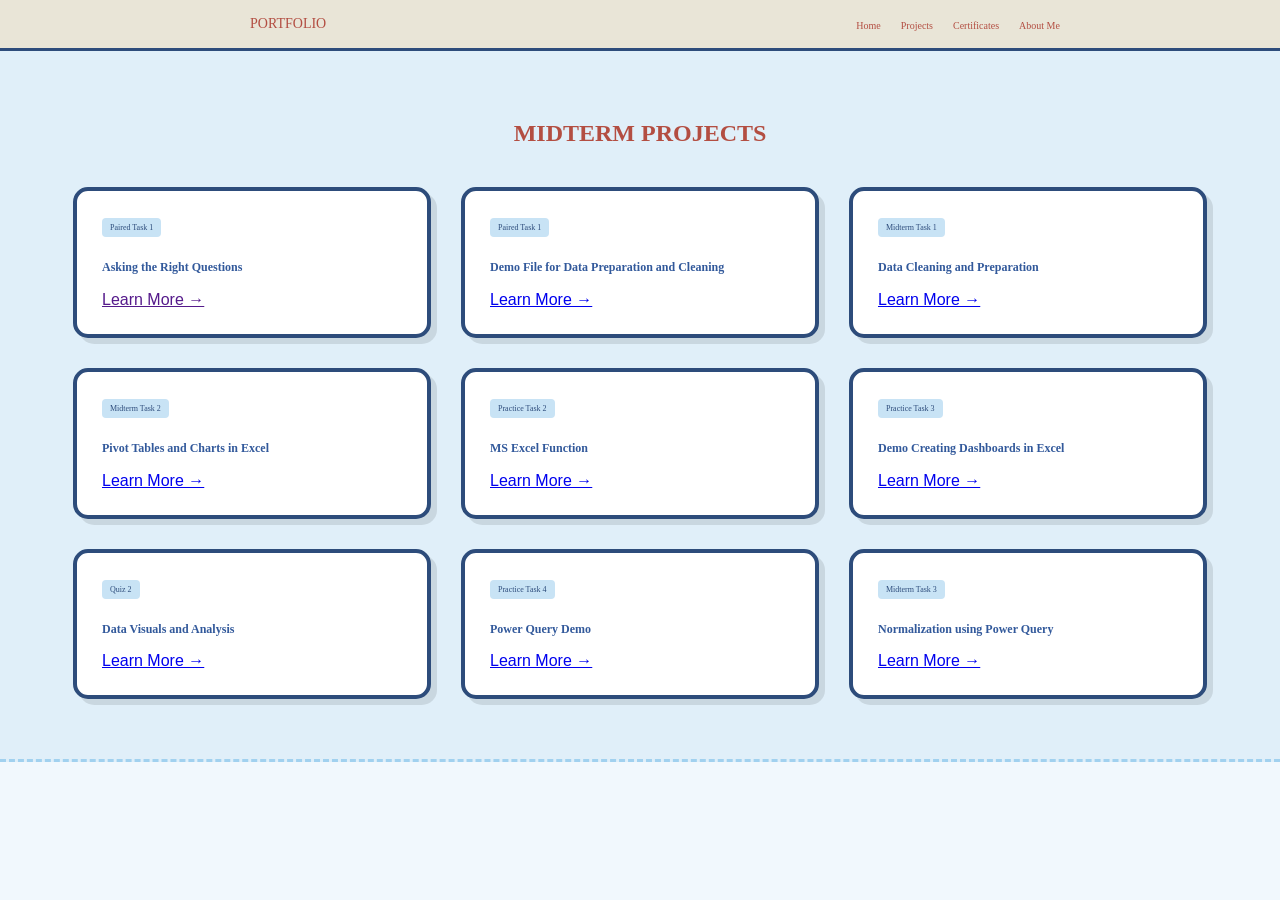
==== index.html @ a76618c5 "rough draft activity" ====
<!DOCTYPE html>
<html lang="en">
<head>
    <meta charset="UTF-8">
    <meta name="viewport" content="width=device-width, initial-scale=1.0">
    <title>My Activities & Projects</title>
    <link rel="stylesheet" href="style.css">
</head>
<body>

    <header class="main-header">
        <nav class="nav-container">
            <div class="logo">PORTFOLIO</div>
            <ul class="nav-links">
                <li><a href="#projects">Home</a></li>
                <li><a href="#projects">Projects</a></li>
                <li><a href="#certificates">Certificates</a></li>
                <li><a href="#contact" class="nav-btn">About Me</a></li>
            </ul>
        </nav>
    </header>

    <main>
        <!-- <section class="hero"> -->
            <!-- <h1>Building solutions through code and logic.</h1> -->
        <!-- </section>  -->

        <section id="projects" class="activity-section">
            <h2 class="section-title">Midterm Projects</h2>
            <div class="activity-grid">
                <article class="activity-card">
                    <span class="tag"ehe> Paired Task 1 </span>
                    <h3>Asking the Right Questions</h3>
                    <p></p>
                    <a href="" target="_blank" class="card-link">Learn More →</a>
                </article>
                
                <article class="activity-card">
                    <span class="tag"> Paired Task 1 </span>
                    <h3>Demo File for Data Preparation and Cleaning</h3>
                    <p></p>
                    <a href="https://drive.google.com/file/d/1pdLaAyOhmssXs1Z1wZBjxPvIzlsAb1PQ/view?usp=sharing" target="_blank" class="card-link">Learn More →</a>
                </article>

                <article class="activity-card">
                    <span class="tag">Midterm Task 1</span>
                    <h3>Data Cleaning and Preparation</h3>
                    <p></p>
                    <a href="#" class="card-link">Learn More →</a>
                </article>

                <article class="activity-card">
                    <span class="tag">Midterm Task 2</span>
                    <h3>Pivot Tables and Charts in Excel</h3>
                    <p></p>
                    <a href="#" class="card-link">Learn More →</a>
                </article>

                <article class="activity-card">
                    <span class="tag">Practice Task 2</span>
                    <h3>MS Excel Function</h3>
                    <p></p>
                    <a href="#" class="card-link">Learn More →</a>
                </article>
                
                <article class="activity-card">
                    <span class="tag">Practice Task 3</span>
                    <h3>Demo Creating Dashboards in Excel</h3>
                    <p></p>
                    <a href="#" class="card-link">Learn More →</a>
                </article>

                <article class="activity-card">
                    <span class="tag">Quiz 2</span>
                    <h3>Data Visuals and Analysis</h3>
                    <p></p>
                    <a href="#" class="card-link">Learn More →</a>
                </article>

                <article class="activity-card">
                    <span class="tag">Practice Task 4</span>
                    <h3>Power Query Demo</h3>
                    <p></p>
                    <a href="#" class="card-link">Learn More →</a>
                </article>

                <article class="activity-card">
                    <span class="tag">Midterm Task 3</span>
                    <h3>Normalization using Power Query</h3>
                    <p></p>
                    <a href="#" class="card-link">Learn More →</a>
                </article>



            </div>
        </section>

    </main>

</body>
</html>
---- style.css ----
/* 1. IMPORT FONT & VARIABLES */
@import url('https://fonts.cdnfonts.com/css/press-start');

:root {
    --mariner-50: #f1f8fd;
    --mariner-100: #e0eff9;
    --mariner-200: #c8e3f5;
    --mariner-300: #a1d1ef;
    --mariner-400: #75b7e5;
    --mariner-500: #549cdd;
    --mariner-600: #4082d0;
    --mariner-700: #366dbd;
    --mariner-800: #32599b;
    --mariner-900: #2d4c7b;
    --mariner-950: #1f304c;
    
    --primary-red: #b34e42; /* Reddish-brown from your previous setup */
    --cream-bg: #e9e5d7;    /* The header/about background color */
}

/* 2. GENERAL SETTINGS */
html {
    scroll-behavior: smooth;
}

body {
    margin: 0;
    padding: 0;
    background-color: var(--mariner-50);
    color: var(--mariner-950);
    font-family: 'Segoe UI', Tahoma, Geneva, Verdana, sans-serif;
}

/* 3. NAVIGATION BAR (Updated to your format) */
nav {
    display: flex;
    justify-content: space-around;
    align-items: center;
    background-color: var(--cream-bg); 
    padding: 15px;
    position: fixed;
    width: 100%;
    top: 0;
    z-index: 1000;
    border-bottom: 3px solid var(--mariner-900);
}

.logo {
    display: flex;
    align-items: center;
    gap: 10px;
    color: var(--primary-red);
    font-family: 'Press Start', cursive;
    font-size: 14px;
    text-decoration: none;
}

nav ul {
    display: flex;
    list-style: none;
    margin: 0;
}

nav ul li a {
    color: var(--primary-red);
    text-decoration: none;
    margin-left: 20px;
    font-family: 'Press Start', cursive;
    font-size: 10px;
    transition: 0.3s;
}

nav ul li a:hover {
    color: var(--mariner-600);
}

/* 4. ACTIVITY SECTION (Integrated with your format) */
.activity-section {
    background-color: var(--mariner-100); /* Keeps the section distinct */
    padding: 100px 20px 60px 20px; /* Top padding increased for fixed nav */
    text-align: center;
    border-bottom: 3px dashed var(--mariner-300);
}

.section-title {
    font-family: 'Press Start', cursive;
    color: var(--primary-red);
    margin-bottom: 40px;
    font-size: 1.5rem;
    text-transform: uppercase;
}

.activity-grid {
    display: flex;         
    justify-content: center;
    gap: 30px;             
    flex-wrap: wrap;       
}

.activity-card {
    background: white;
    border: 4px solid var(--mariner-900); 
    padding: 25px;
    width: 300px;
    border-radius: 15px; /* Matches your portrait-box style */
    transition: transform 0.2s;
    text-align: left;
    box-shadow: 6px 6px 0px rgba(0,0,0,0.1); /* Adds that retro depth */
}

.activity-card:hover {
    transform: translateY(-10px); 
    background-color: var(--mariner-50);
}

.activity-card h3 {
    font-family: 'Press Start', cursive;
    font-size: 12px;
    color: var(--mariner-800);
    margin-bottom: 15px;
    line-height: 1.4;
}

.activity-card p {
    font-size: 0.9rem;
    color: var(--mariner-950);
    margin-bottom: 15px;
}

.tag {
    font-family: 'Press Start', cursive;
    font-size: 8px;
    background-color: var(--mariner-200);
    color: var(--mariner-900);
    padding: 5px 8px;
    border-radius: 4px;
    display: inline-block;
    margin-bottom: 10px;
}

/* 5. FOOTER (Updated to your format) */
footer {
    text-align: center;
    padding: 30px;
    background-color: var(--mariner-900);
    color: white;
    font-family: 'Press Start', cursive;
    font-size: 10px;
}
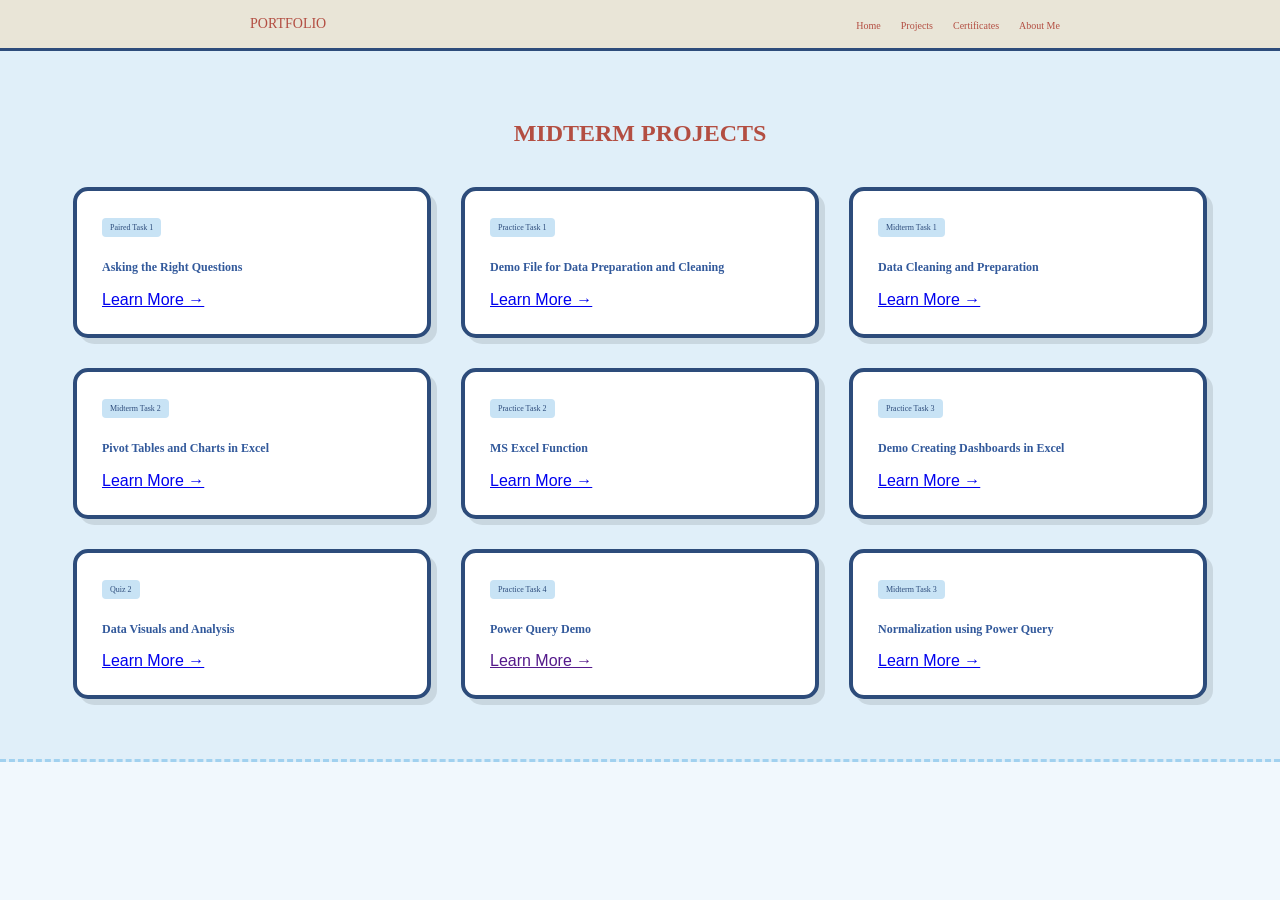
==== commit a4668ec3: "Update index.html pdfs updated" ====
--- a/index.html
+++ b/index.html
@@ -32,63 +32,63 @@
                     <span class="tag"ehe> Paired Task 1 </span>
                     <h3>Asking the Right Questions</h3>
                     <p></p>
-                    <a href="" target="_blank" class="card-link">Learn More →</a>
+                    <a href="https://drive.google.com/file/d/19aBIgeKkWxpyyNkEWSvLCEG8DLnbzKw0/view?usp=drive_link" target="_blank" class="card-link">Learn More →</a>
                 </article>
                 
                 <article class="activity-card">
-                    <span class="tag"> Paired Task 1 </span>
+                    <span class="tag"> Practice Task 1 </span>
                     <h3>Demo File for Data Preparation and Cleaning</h3>
                     <p></p>
-                    <a href="https://drive.google.com/file/d/1pdLaAyOhmssXs1Z1wZBjxPvIzlsAb1PQ/view?usp=sharing" target="_blank" class="card-link">Learn More →</a>
+                    <a href="https://drive.google.com/file/d/19aBIgeKkWxpyyNkEWSvLCEG8DLnbzKw0/view?usp=drive_link" target="_blank" class="card-link">Learn More →</a>
                 </article>
 
                 <article class="activity-card">
                     <span class="tag">Midterm Task 1</span>
                     <h3>Data Cleaning and Preparation</h3>
                     <p></p>
-                    <a href="#" class="card-link">Learn More →</a>
+                    <a href="https://drive.google.com/file/d/1WcFjYwCfjPP6Aw7Vp7rs1ROt_YVsygww/view?usp=sharing" target="_blank" class="card-link">Learn More →</a>
                 </article>
 
                 <article class="activity-card">
                     <span class="tag">Midterm Task 2</span>
                     <h3>Pivot Tables and Charts in Excel</h3>
                     <p></p>
-                    <a href="#" class="card-link">Learn More →</a>
+                    <a href="https://drive.google.com/file/d/13WxiIro3tFoPnjw0pCvvCyjKMcFPW6KL/view?usp=drive_link" target="_blank" class="card-link">Learn More →</a>
                 </article>
 
                 <article class="activity-card">
                     <span class="tag">Practice Task 2</span>
                     <h3>MS Excel Function</h3>
                     <p></p>
-                    <a href="#" class="card-link">Learn More →</a>
+                    <a href="https://drive.google.com/file/d/1BeKaWgL_EWww68E3yyXP6A8AcV5NDVZf/view?usp=drive_link" target="_blank" class="card-link">Learn More →</a>
                 </article>
                 
                 <article class="activity-card">
                     <span class="tag">Practice Task 3</span>
                     <h3>Demo Creating Dashboards in Excel</h3>
                     <p></p>
-                    <a href="#" class="card-link">Learn More →</a>
+                    <a href="https://drive.google.com/file/d/1Cp32ctsCExGpiFexkufGyQRX8HAWqNWf/view?usp=drive_link target="_blank" class="card-link">Learn More →</a>
                 </article>
 
                 <article class="activity-card">
                     <span class="tag">Quiz 2</span>
                     <h3>Data Visuals and Analysis</h3>
                     <p></p>
-                    <a href="#" class="card-link">Learn More →</a>
+                    <a href="https://drive.google.com/file/d/19vSepwIKIB1gMzmkEK6bByNa8YGRagGv/view?usp=drive_link" target="_blank" class="card-link">Learn More →</a>
                 </article>
 
                 <article class="activity-card">
                     <span class="tag">Practice Task 4</span>
                     <h3>Power Query Demo</h3>
                     <p></p>
-                    <a href="#" class="card-link">Learn More →</a>
+                    <a href="" target="_blank" class="card-link">Learn More →</a>
                 </article>
 
                 <article class="activity-card">
                     <span class="tag">Midterm Task 3</span>
                     <h3>Normalization using Power Query</h3>
                     <p></p>
-                    <a href="#" class="card-link">Learn More →</a>
+                    <a href="#" target="_blank" class="card-link">Learn More →</a>
                 </article>
 
 
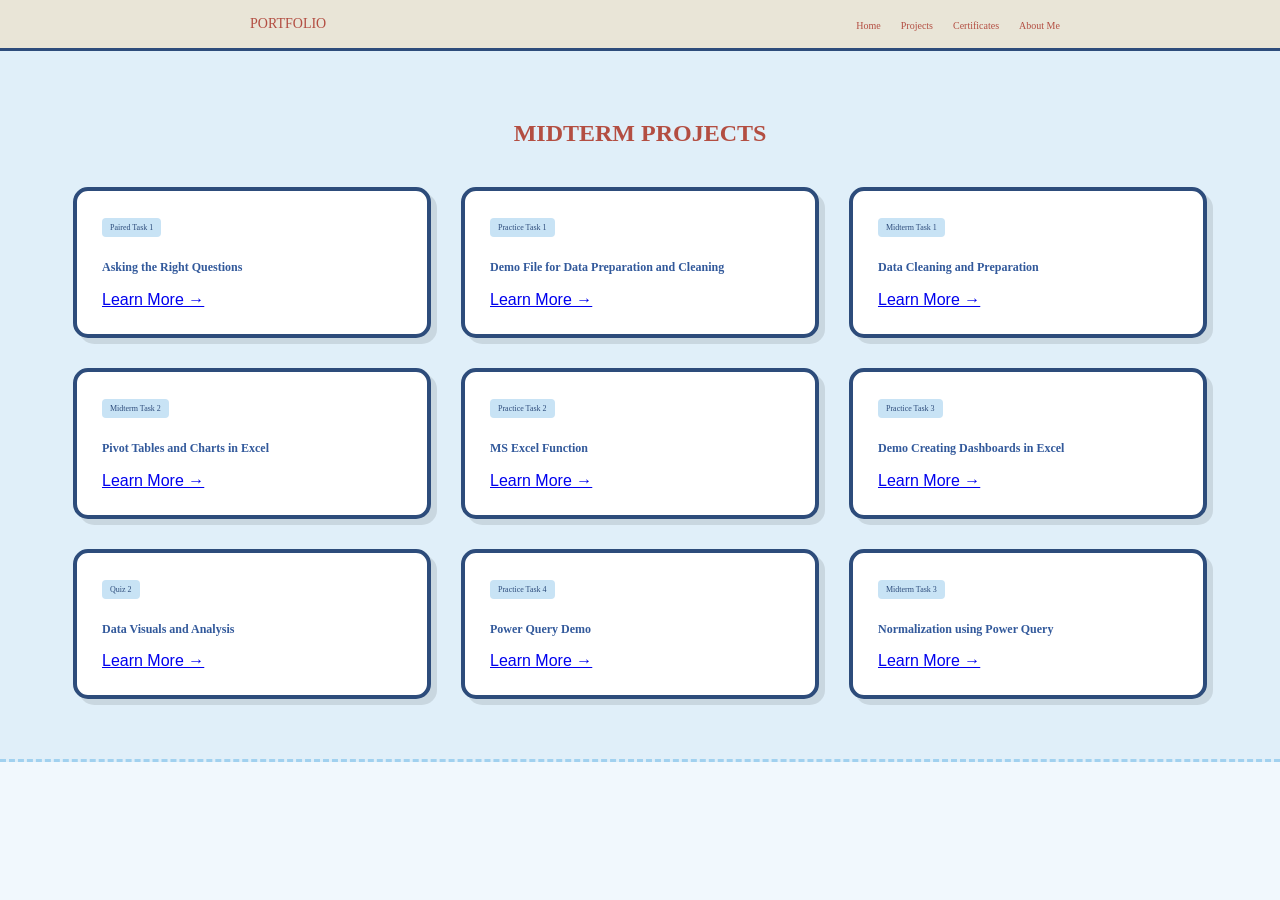
==== commit 41bb8815: "Update index.html pdfs complete" ====
--- a/index.html
+++ b/index.html
@@ -81,14 +81,14 @@
                     <span class="tag">Practice Task 4</span>
                     <h3>Power Query Demo</h3>
                     <p></p>
-                    <a href="" target="_blank" class="card-link">Learn More →</a>
+                    <a href="https://drive.google.com/file/d/1RXhczLwU_gtBSc4h_H79qqWbajk-Jq7S/view?usp=drive_link" target="_blank" class="card-link">Learn More →</a>
                 </article>
 
                 <article class="activity-card">
                     <span class="tag">Midterm Task 3</span>
                     <h3>Normalization using Power Query</h3>
                     <p></p>
-                    <a href="#" target="_blank" class="card-link">Learn More →</a>
+                    <a href="https://drive.google.com/file/d/1a52PoMGnlKcYhiun3qjx6Bzxel9vHrFU/view?usp=drive_link" target="_blank" class="card-link">Learn More →</a>
                 </article>
 
 
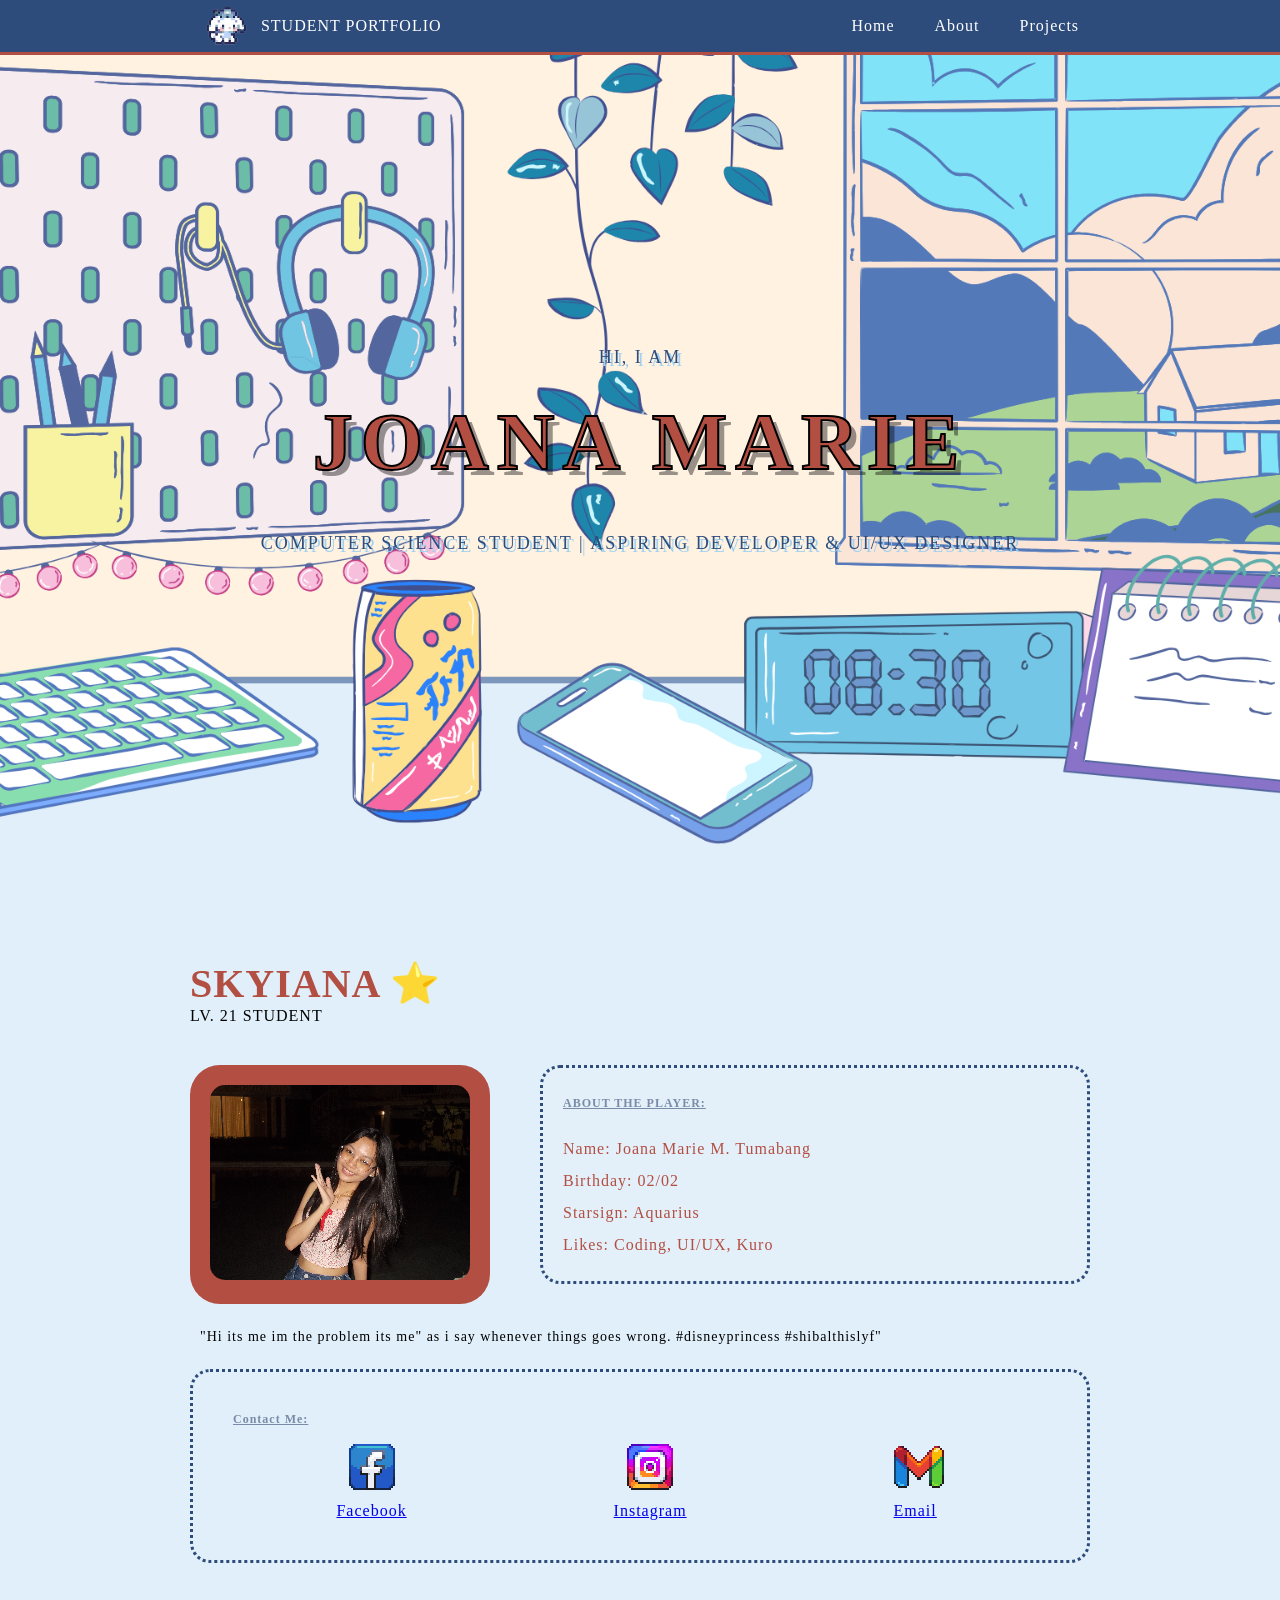
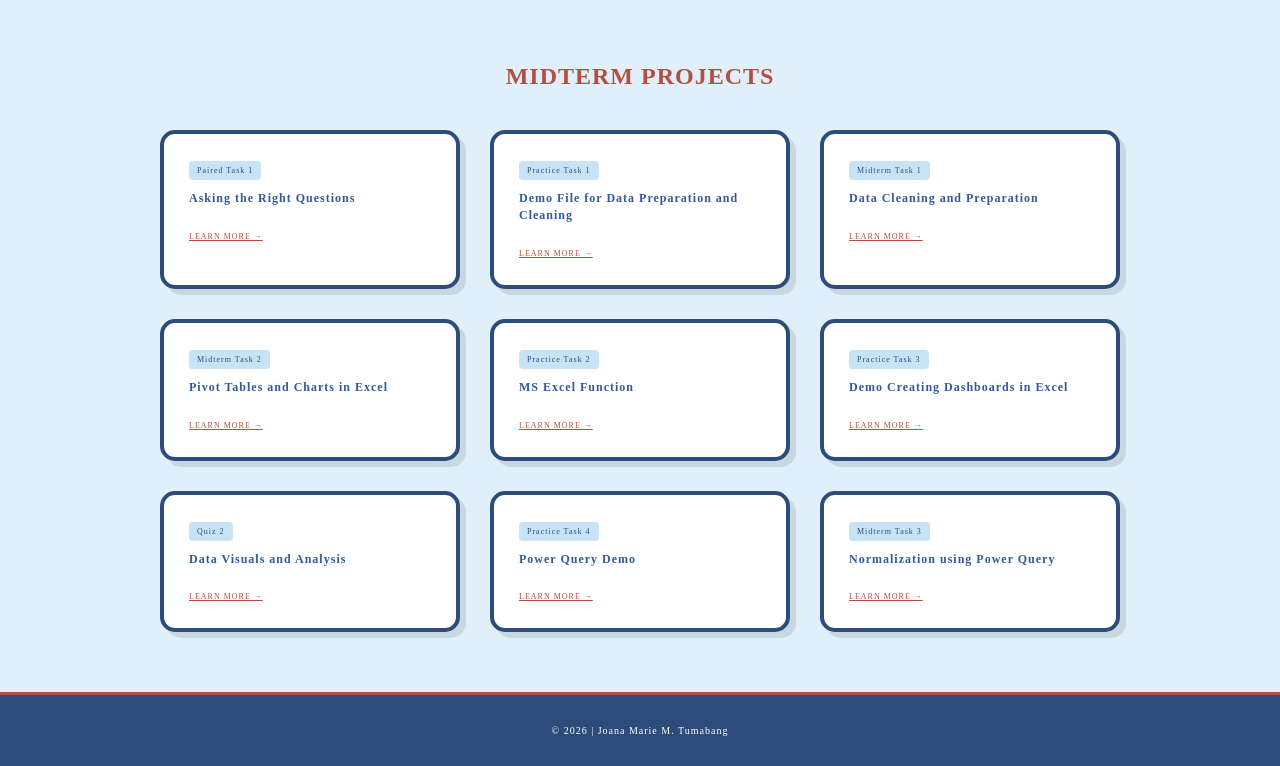
==== commit 63d0bbfc: "hero" ====
--- a/index.html
+++ b/index.html
@@ -3,29 +3,96 @@
 <head>
     <meta charset="UTF-8">
     <meta name="viewport" content="width=device-width, initial-scale=1.0">
-    <title>My Activities & Projects</title>
+    <title>PORTFOLIO</title>
     <link rel="stylesheet" href="style.css">
+
 </head>
+
+
+
+
 <body>
 
-    <header class="main-header">
-        <nav class="nav-container">
-            <div class="logo">PORTFOLIO</div>
-            <ul class="nav-links">
-                <li><a href="#projects">Home</a></li>
-                <li><a href="#projects">Projects</a></li>
-                <li><a href="#certificates">Certificates</a></li>
-                <li><a href="#contact" class="nav-btn">About Me</a></li>
+    <header>
+        <nav>
+            <div class="logo">
+            <img src="pictures/hachi.png" alt="Logo Icon" class="nav-icon">
+            <span>STUDENT PORTFOLIO</span>
+            </div>
+
+            <ul>
+                <li><a href="#hero">Home</a></li>
+                <li><a href="#About">About</a></li>
+                <li><a href="#Projects">Projects</a></li>
+                <!-- <li><a href="#Certificates">Certificates</a></li> -->
+                
             </ul>
         </nav>
     </header>
 
     <main>
-        <!-- <section class="hero"> -->
-            <!-- <h1>Building solutions through code and logic.</h1> -->
-        <!-- </section>  -->
+        <!-- ---------------------------------------------------------------------------HERO -->
+    <section id="hero">
+            <div class="hero-overlay">
+                <p class="hero-sub">HI, I AM</p>
+                <h1 class="hero-title">JOANA MARIE</h1>
+                <p class="hero-desc">COMPUTER SCIENCE STUDENT | ASPIRING DEVELOPER & UI/UX DESIGNER</p>
+            </div>
+        </section>
 
-        <section id="projects" class="activity-section">
+        <section id="About" class="character-sheet">
+            <div class="player-card">
+                
+                <div class="card-header">
+                    <h1 class="player-name">SKYIANA <span class="star">⭐</span></h1>
+                    <p class="player-lv">LV. 21 STUDENT</p>
+                </div>
+
+                <div class="main-stats">
+                    <div class="portrait-box">
+                        <img src="me.JPG" alt="Joana Marie">
+                    </div>
+
+                    <div class="info-box-stitched">
+                        <h2 class="box-title">ABOUT THE PLAYER:</h2>
+                        <ul class="stats-list">
+                            <li><span>Name:</span> Joana Marie M. Tumabang</li>
+                            <li><span>Birthday:</span> 02/02</li>
+                            <li><span>Starsign:</span> Aquarius</li>
+                            <li><span>Likes:</span> Coding, UI/UX, Kuro</li>
+                        </ul>
+                    </div>
+                </div>
+
+                <div class="bio-container">
+                    <p>"Hi its me im the problem its me" as i say whenever things goes wrong. #disneyprincess #shibalthislyf"</p>
+                </div>
+
+                <div class="skills-container">
+                    <h2 class="box-title">Contact Me:</h2>
+                    <div class="skills-grid">
+                        <div class="skill-item">
+                            <img src="Facebook.png" alt="Facebook">
+                            <a href=https://www.facebook.com/jxanamrie/ target="_blank"> Facebook </a>
+                            
+                        </div>
+                        <div class="skill-item">
+                            <img src="Instagram.png" alt="Instagram">
+                            <a href=https://www.instagram.com/jxwana.m/?hl=en target="_blank"> Instagram </a>
+                        </div>
+                        <div class="skill-item">
+                            <img src="Gmail.png" alt="Gmail">
+                            <a href="mailto:jmtumabang23-0249@cca.edu.ph">Email</a>
+                        </div>
+        
+                    
+                        </div>
+                    </div>
+                </div>
+            </div>
+        </section>
+
+    <section id="Projects" class="activity-section">
             <h2 class="section-title">Midterm Projects</h2>
             <div class="activity-grid">
                 <article class="activity-card">
@@ -39,14 +106,14 @@
                     <span class="tag"> Practice Task 1 </span>
                     <h3>Demo File for Data Preparation and Cleaning</h3>
                     <p></p>
-                    <a href="https://drive.google.com/file/d/19aBIgeKkWxpyyNkEWSvLCEG8DLnbzKw0/view?usp=drive_link" target="_blank" class="card-link">Learn More →</a>
+                    <a href="https://drive.google.com/file/d/1G7hFoEhExKGB3eWmrqOjkC-Nxx1N0dys/view?usp=drive_link" target="_blank" class="card-link">Learn More →</a>
                 </article>
 
                 <article class="activity-card">
                     <span class="tag">Midterm Task 1</span>
                     <h3>Data Cleaning and Preparation</h3>
                     <p></p>
-                    <a href="https://drive.google.com/file/d/1WcFjYwCfjPP6Aw7Vp7rs1ROt_YVsygww/view?usp=sharing" target="_blank" class="card-link">Learn More →</a>
+                    <a href="https://drive.google.com/file/d/1WcFjYwCfjPP6Aw7Vp7rs1ROt_YVsygww/view?usp=drive_link" target="_blank" class="card-link">Learn More →</a>
                 </article>
 
                 <article class="activity-card">
@@ -67,7 +134,7 @@
                     <span class="tag">Practice Task 3</span>
                     <h3>Demo Creating Dashboards in Excel</h3>
                     <p></p>
-                    <a href="https://drive.google.com/file/d/1Cp32ctsCExGpiFexkufGyQRX8HAWqNWf/view?usp=drive_link target="_blank" class="card-link">Learn More →</a>
+                    <a href="https://drive.google.com/file/d/1Cp32ctsCExGpiFexkufGyQRX8HAWqNWf/view?usp=drive_link" target="_blank" class="card-link">Learn More →</a>
                 </article>
 
                 <article class="activity-card">
@@ -96,7 +163,16 @@
             </div>
         </section>
 
+         <!-- <section id="Certificates"> 
+            <h2>Certificates</h2>
+            <p>ewan ko pa</p>
+        </section> -->
+
     </main>
 
+    <footer>
+        <p>&copy; 2026 | Joana Marie M. Tumabang</p>
+    </footer>
+
 </body>
-</html>
+</html>
--- a/style.css
+++ b/style.css
@@ -1,4 +1,3 @@
-/* 1. IMPORT FONT & VARIABLES */
 @import url('https://fonts.cdnfonts.com/css/press-start');
 
 :root {
@@ -13,73 +12,207 @@
     --mariner-800: #32599b;
     --mariner-900: #2d4c7b;
     --mariner-950: #1f304c;
-    
+
     --primary-red: #b34e42; /* Reddish-brown from your previous setup */
     --cream-bg: #e9e5d7;    /* The header/about background color */
 }
 
-/* 2. GENERAL SETTINGS */
+/* 1. The Smooth Scroll */
 html {
     scroll-behavior: smooth;
 }
 
-body {
+/* 2. Basic Reset */
+* {
     margin: 0;
     padding: 0;
-    background-color: var(--mariner-50);
-    color: var(--mariner-950);
-    font-family: 'Segoe UI', Tahoma, Geneva, Verdana, sans-serif;
-}
-
-/* 3. NAVIGATION BAR (Updated to your format) */
+    box-sizing: border-box;
+    font-family: 'Press Start';
+    letter-spacing: 1px;
+}
+
+/* 3. Navigation Styling */
 nav {
     display: flex;
     justify-content: space-around;
     align-items: center;
-    background-color: var(--cream-bg); 
-    padding: 15px;
-    position: fixed;
+    background: var(--mariner-900);
+    padding: 1rem;
+    position: fixed; /* Keeps the menu at the top while you scroll */
     width: 100%;
     top: 0;
-    z-index: 1000;
-    border-bottom: 3px solid var(--mariner-900);
+    height: 55px;
+    border-bottom: 3px solid var(--primary-red);
+}
+
+nav ul {
+    display: flex;
+    list-style: none;
+}
+
+nav ul li a {
+    color: white;
+    text-decoration: none;
+    margin-left: 40px;
+}
+
+/* 4. Section Spacing */
+section {
+    padding: 60px 20px; /* Padding top so the fixed nav doesn't cover the title */
 }
 
 .logo {
     display: flex;
+    color: white;
+    gap: 10px;
+    font-family: 'Press Start';
+    text-decoration: none;
     align-items: center;
-    gap: 10px;
+}
+
+.nav-icon {
+    width: 50px;
+    height: auto;
+    image-rendering: pixelated;
+}
+
+/* --------------------------------------------------------------------------------------HERO */
+#hero {
+    background-image: url('herobg1.png');
+    height: 100vh;
+    background-size: cover;
+    background-position: center;
+    display: flex;
+    flex-direction: column;
+    justify-content: center;
+    align-items: center;
+    text-align: center;
+    padding: 20px;
+}
+
+.hero-title {
+    font-size: 5rem; /* Massive Title */
     color: var(--primary-red);
-    font-family: 'Press Start', cursive;
+    text-transform: uppercase;
+    letter-spacing: 8px;
+    -webkit-text-stroke: 2px black;
+    text-shadow: 6px 6px 0px rgba(0,0,0,0.4);
+    margin-bottom: 30px;
+}
+
+.hero-sub, 
+.hero-desc {
+    font-size: 18px; /* Bigger Subtitles */
+    letter-spacing: 2px;
+    color: var(--mariner-900);
+    text-shadow: 3px 3px 0px var(--mariner-300);
+    max-width: 900px;
+    margin: 15px 0;
+    line-height: 50px;
+}
+
+/* -------------------------------------------------------------------ABOUT */
+#About {
+    background-color: var(--mariner-100);
+    padding-bottom: 0;
+}
+
+.character-sheet {
+    background-color: #e3d5c1; /* Matching your image bg */
+    display: flex;
+    justify-content: center;
+    padding-bottom: 20px;
+}
+
+.player-card {
+    max-width: 900px;
+    width: 100%;
+    margin: 0 auto;
+}
+
+.card-header .player-name {
+    font-size: 40px;
+    color: #b34e42;
+}
+
+.main-stats {
+    display: flex;
+    gap: 50px;
+    margin-top: 40px;
+    flex-wrap: wrap;
+    align-items: flex-start;
+}
+
+.portrait-box {
+    background-color: #b34e42; /* Terracotta Frame */
+    padding: 20px;
+    border-radius: 30px;
+    width: 300px;
+}
+
+.portrait-box img {
+    width: 100%;
+    border-radius: 15px;
+    image-rendering: pixelated;
+}
+
+.info-box-stitched {
+    flex: 1;
+    border: 3px dotted #2d4c7b; /* The Blue Stitched Border */
+    border-radius: 20px;
+    padding: 20px;
+    line-height: 2.5;
+    background: rgba(255, 255, 255, 0.1);
+}
+
+.bio-container {
+    margin: 10px 0;
+    padding: 10px 10px;
     font-size: 14px;
-    text-decoration: none;
-}
-
-nav ul {
-    display: flex;
+    line-height: 1.8;
+}
+
+.box-title {
+    font-size: 12px;
+    color: #7a8ba8;
+    text-decoration: underline;
+    margin-bottom: 15px;
+}
+
+.stats-list {
     list-style: none;
-    margin: 0;
-}
-
-nav ul li a {
-    color: var(--primary-red);
-    text-decoration: none;
-    margin-left: 20px;
-    font-family: 'Press Start', cursive;
-    font-size: 10px;
-    transition: 0.3s;
-}
-
-nav ul li a:hover {
-    color: var(--mariner-600);
-}
-
-/* 4. ACTIVITY SECTION (Integrated with your format) */
+    line-height: 2;
+    color: #b34e42;
+}
+
+.skills-container {
+    margin-top: 10px;
+    border: 3px dotted #2d4c7b;
+    border-radius: 20px;
+    padding: 40px;
+}
+
+.skills-grid {
+    display: flex;
+    justify-content: space-around;
+    flex-wrap: wrap;
+}
+
+.skill-item img {
+    width: 50px;
+    image-rendering: pixelated;
+    display: block;
+    padding: auto;
+    margin: 0 auto;
+    margin-bottom: 10px;
+}
+
+/*-------------------------------------------------------------Activity */
 .activity-section {
     background-color: var(--mariner-100); /* Keeps the section distinct */
     padding: 100px 20px 60px 20px; /* Top padding increased for fixed nav */
     text-align: center;
-    border-bottom: 3px dashed var(--mariner-300);
+    border-bottom: 3px solid var(--primary-red);
 }
 
 .section-title {
@@ -91,25 +224,25 @@
 }
 
 .activity-grid {
-    display: flex;         
+    display: flex;
     justify-content: center;
-    gap: 30px;             
-    flex-wrap: wrap;       
+    gap: 30px;
+    flex-wrap: wrap;
 }
 
 .activity-card {
     background: white;
-    border: 4px solid var(--mariner-900); 
+    border: 4px solid var(--mariner-900);
     padding: 25px;
     width: 300px;
-    border-radius: 15px; /* Matches your portrait-box style */
+    border-radius: 15px;
     transition: transform 0.2s;
     text-align: left;
-    box-shadow: 6px 6px 0px rgba(0,0,0,0.1); /* Adds that retro depth */
+    box-shadow: 6px 6px 0px rgba(0,0,0,0.1);
 }
 
 .activity-card:hover {
-    transform: translateY(-10px); 
+    transform: translateY(-10px);
     background-color: var(--mariner-50);
 }
 
@@ -125,6 +258,19 @@
     font-size: 0.9rem;
     color: var(--mariner-950);
     margin-bottom: 15px;
+}
+
+.activity-card a, 
+.card-link {
+    font-family: 'Press Start', cursive;
+    font-size: 8px;
+    color: var(--primary-red);
+    text-decoration: none;
+    text-transform: uppercase;
+    display: inline-block;
+    margin-top: 10px;
+    transition: 0.3s;
+    text-decoration: underline;
 }
 
 .tag {
@@ -146,4 +292,4 @@
     color: white;
     font-family: 'Press Start', cursive;
     font-size: 10px;
-}
+}
